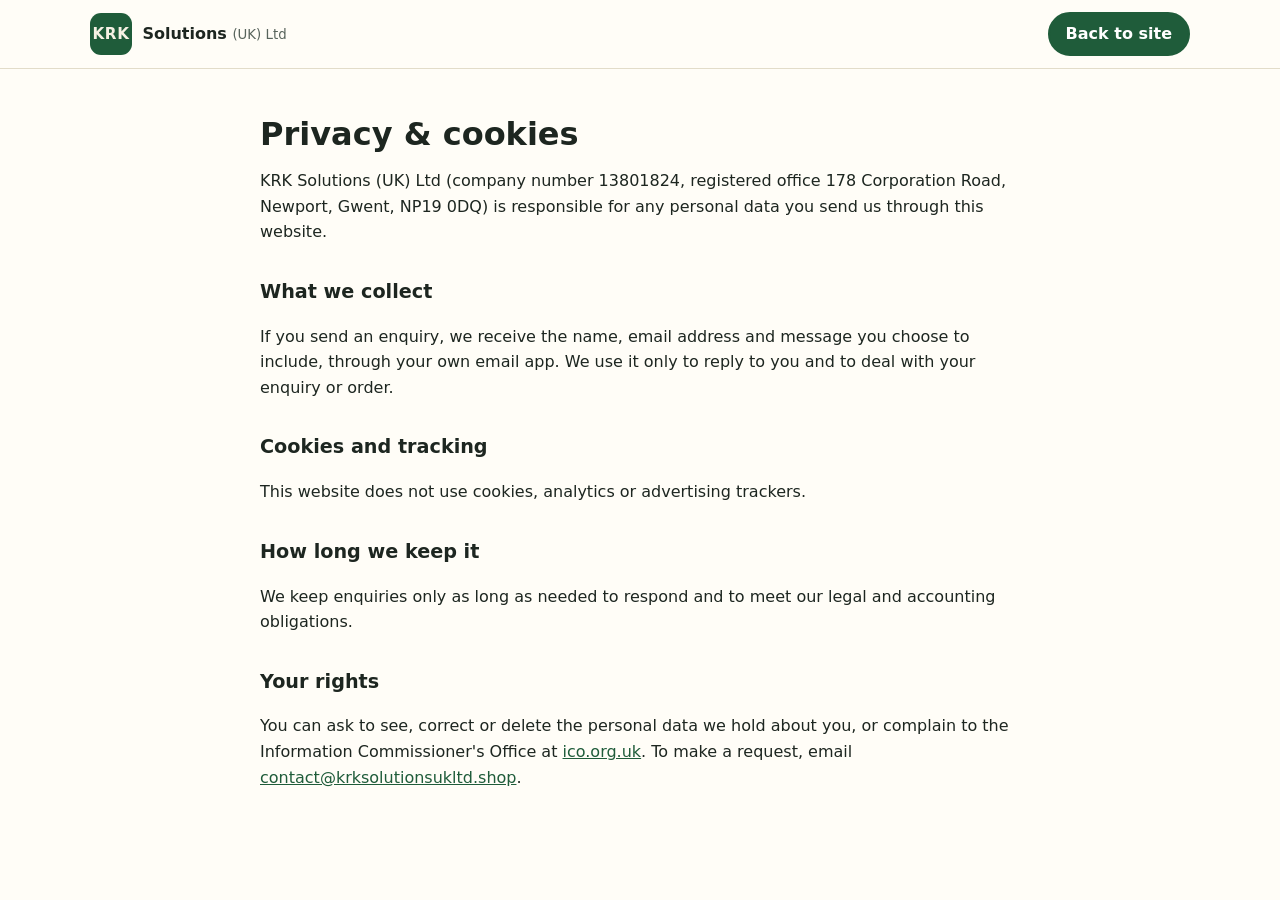
==== privacy.html @ f1e15398 "Add KRK Solutions (UK) Ltd website Co-Authored-By: Claude Sonnet 5.5 <noreply@anthropic.com>" ====
<!doctype html>
<html lang="en-GB">
<head>
  <meta charset="utf-8">
  <meta name="viewport" content="width=device-width, initial-scale=1">
  <title>Privacy &amp; Cookies | KRK Solutions (UK) Ltd</title>
  <meta name="robots" content="noindex">
  <link rel="stylesheet" href="css/styles.css">
</head>
<body>
  <header class="site-header"><div class="wrap bar"><a class="brand" href="index.html"><span class="brand-mark">KRK</span><span class="brand-text">Solutions <small>(UK) Ltd</small></span></a><a class="btn btn-small" href="index.html">Back to site</a></div></header>
  <main class="wrap narrow legal">
    <h1>Privacy &amp; cookies</h1>
    <p>KRK Solutions (UK) Ltd (company number 13801824, registered office 178 Corporation Road, Newport, Gwent, NP19 0DQ) is responsible for any personal data you send us through this website.</p>
    <h2>What we collect</h2>
    <p>If you send an enquiry, we receive the name, email address and message you choose to include, through your own email app. We use it only to reply to you and to deal with your enquiry or order.</p>
    <h2>Cookies and tracking</h2>
    <p>This website does not use cookies, analytics or advertising trackers.</p>
    <h2>How long we keep it</h2>
    <p>We keep enquiries only as long as needed to respond and to meet our legal and accounting obligations.</p>
    <h2>Your rights</h2>
    <p>You can ask to see, correct or delete the personal data we hold about you, or complain to the Information Commissioner's Office at <a href="https://ico.org.uk" rel="noopener">ico.org.uk</a>. To make a request, email <a href="mailto:contact@krksolutionsukltd.shop">contact@krksolutionsukltd.shop</a>.</p>
  </main>
</body>
</html>
---- css/styles.css ----
:root{
  --green:#1f5c3a; --green-dark:#143d27; --cream:#f6f1e4; --paper:#fffdf7;
  --ink:#1d2620; --muted:#58645c; --accent:#e0a526; --line:#e2dcc9;
  --radius:14px; --shadow:0 6px 24px rgba(20,61,39,.10);
}
*{box-sizing:border-box}
html{scroll-behavior:smooth;scroll-padding-top:78px}
body{margin:0;font-family:system-ui,-apple-system,"Segoe UI",Roboto,Arial,sans-serif;color:var(--ink);background:var(--paper);line-height:1.6;-webkit-font-smoothing:antialiased}
img,svg{max-width:100%}
a{color:var(--green)}
.wrap{width:min(1100px,100% - 32px);margin-inline:auto}
.narrow{width:min(760px,100% - 32px)}
.skip{position:absolute;left:-999px;top:0;background:var(--green);color:#fff;padding:.6rem 1rem;z-index:100}
.skip:focus{left:8px;top:8px}

/* header */
.site-header{position:sticky;top:0;z-index:50;background:rgba(255,253,247,.94);backdrop-filter:blur(8px);border-bottom:1px solid var(--line)}
.bar{display:flex;align-items:center;justify-content:space-between;min-height:68px;gap:1rem}
.brand{display:flex;align-items:center;gap:.65rem;text-decoration:none;color:var(--ink);font-weight:700}
.brand-mark{display:grid;place-items:center;width:42px;height:42px;border-radius:11px;background:var(--green);color:var(--cream);font-size:.95rem;letter-spacing:.04em}
.brand-text small{font-weight:500;color:var(--muted)}
.nav{display:flex;align-items:center;gap:1.4rem}
.nav a{text-decoration:none;color:var(--ink);font-weight:500}
.nav a:hover{color:var(--green)}
.menu-btn{display:none;background:none;border:0;padding:.5rem;cursor:pointer}
.menu-btn span{display:block;width:24px;height:2px;background:var(--ink);margin:5px 0;transition:.2s}

/* buttons */
.btn{display:inline-block;background:var(--green);color:#fff !important;padding:.8rem 1.4rem;border-radius:999px;font-weight:600;text-decoration:none;border:2px solid var(--green);cursor:pointer;font:inherit;font-weight:600;transition:transform .15s,background .15s}
.btn:hover{background:var(--green-dark);transform:translateY(-1px)}
.btn-small{padding:.45rem 1rem}
.btn-ghost{background:transparent;color:var(--green) !important}
.btn-ghost:hover{background:var(--green);color:#fff !important}

/* hero */
.hero{background:linear-gradient(160deg,var(--cream),#ecf3e6);padding:clamp(3rem,8vw,6rem) 0}
.hero-grid{display:grid;grid-template-columns:1.4fr 1fr;gap:3rem;align-items:center}
.eyebrow{text-transform:uppercase;letter-spacing:.14em;font-size:.8rem;font-weight:700;color:var(--green);margin:0 0 .8rem}
h1{font-size:clamp(2.1rem,5vw,3.6rem);line-height:1.1;margin:0 0 1rem}
h1 em{font-style:normal;color:var(--green);background:linear-gradient(transparent 62%,rgba(224,165,38,.45) 62%)}
.lead{font-size:1.15rem;color:var(--muted);max-width:56ch}
.cta-row{display:flex;flex-wrap:wrap;gap:.8rem;margin-top:1.6rem}
.hero-card{list-style:none;margin:0;padding:1.4rem;background:#fff;border-radius:var(--radius);box-shadow:var(--shadow);display:grid;gap:1.1rem}
.hero-card li{display:flex;flex-direction:column;border-left:4px solid var(--accent);padding-left:1rem}
.hero-card strong{font-size:1.6rem;color:var(--green);line-height:1.2}
.hero-card span{color:var(--muted);font-size:.95rem}

/* sections */
.section{padding:clamp(3rem,7vw,5rem) 0}
.section.alt{background:var(--cream)}
h2{font-size:clamp(1.6rem,3.4vw,2.2rem);margin:0 0 .6rem}
h3{margin:0 0 .35rem;font-size:1.1rem}
.section-intro{color:var(--muted);margin:0 0 2rem;max-width:60ch}
.cards{display:grid;grid-template-columns:repeat(auto-fit,minmax(230px,1fr));gap:1.2rem}
.card{background:#fff;border:1px solid var(--line);border-radius:var(--radius);padding:1.4rem;transition:box-shadow .2s,transform .2s}
.card:hover{box-shadow:var(--shadow);transform:translateY(-3px)}
.card p{margin:0;color:var(--muted)}
.icon{font-size:2rem;display:block;margin-bottom:.5rem}
.note{color:var(--muted);font-size:.9rem;margin-top:1.4rem}
.split{display:grid;grid-template-columns:repeat(auto-fit,minmax(250px,1fr));gap:1.6rem;margin-top:1.6rem}
.point{border-top:3px solid var(--green);padding-top:1rem}
.point p{margin:0;color:var(--muted)}
.steps{list-style:none;margin:2rem 0 0;padding:0;display:grid;gap:1.4rem}
.steps li{display:flex;gap:1.2rem;align-items:flex-start}
.steps p{margin:0;color:var(--muted)}
.num{flex:none;display:grid;place-items:center;width:44px;height:44px;border-radius:50%;background:var(--green);color:#fff;font-weight:700}

/* faq */
details{background:#fff;border:1px solid var(--line);border-radius:var(--radius);padding:1rem 1.3rem;margin-top:.8rem}
summary{cursor:pointer;font-weight:600}
details p{margin:.7rem 0 0;color:var(--muted)}

/* contact */
.contact-grid{display:grid;grid-template-columns:1fr 1.2fr;gap:3rem}
address{font-style:normal;line-height:1.7}
.form{display:grid;gap:1rem;background:#fff;padding:1.6rem;border-radius:var(--radius);border:1px solid var(--line);box-shadow:var(--shadow)}
.form label{display:grid;gap:.35rem;font-weight:600;font-size:.95rem}
.form input,.form textarea{font:inherit;padding:.7rem .85rem;border:1.5px solid var(--line);border-radius:10px;background:var(--paper)}
.form input:focus,.form textarea:focus{outline:2px solid var(--green);border-color:var(--green)}
.form .invalid{border-color:#b3261e}
.form-status{margin:0;min-height:1.4em;font-size:.95rem}

/* footer */
.site-footer{background:var(--green-dark);color:#dfe8e0;padding:2.5rem 0 1.2rem}
.site-footer a{color:#fff}
.foot-grid{display:flex;justify-content:space-between;gap:2rem;flex-wrap:wrap}
.foot-grid p{margin:.4rem 0 0;font-size:.92rem;max-width:46ch}
.foot-links{display:flex;flex-direction:column;gap:.4rem}
.copy{margin-top:1.6rem;font-size:.85rem;opacity:.8}

/* legal page */
.legal{padding:3rem 0 4rem}
.legal h1{font-size:2rem}
.legal h2{font-size:1.2rem;margin-top:2rem}

/* motion */
.reveal{opacity:0;transform:translateY(14px);transition:opacity .6s,transform .6s}
.reveal.in{opacity:1;transform:none}
@media (prefers-reduced-motion:reduce){*{transition:none !important;scroll-behavior:auto !important}.reveal{opacity:1;transform:none}}

/* mobile */
@media (max-width:820px){
  .hero-grid,.contact-grid{grid-template-columns:1fr}
  .menu-btn{display:block}
  .nav{position:absolute;top:68px;left:0;right:0;flex-direction:column;align-items:stretch;gap:0;background:var(--paper);border-bottom:1px solid var(--line);display:none;padding:.5rem 16px 1rem}
  .nav.open{display:flex}
  .nav a{padding:.8rem 0;border-bottom:1px solid var(--line)}
  .nav .btn{text-align:center;margin-top:.8rem;border-bottom:2px solid var(--green)}
}
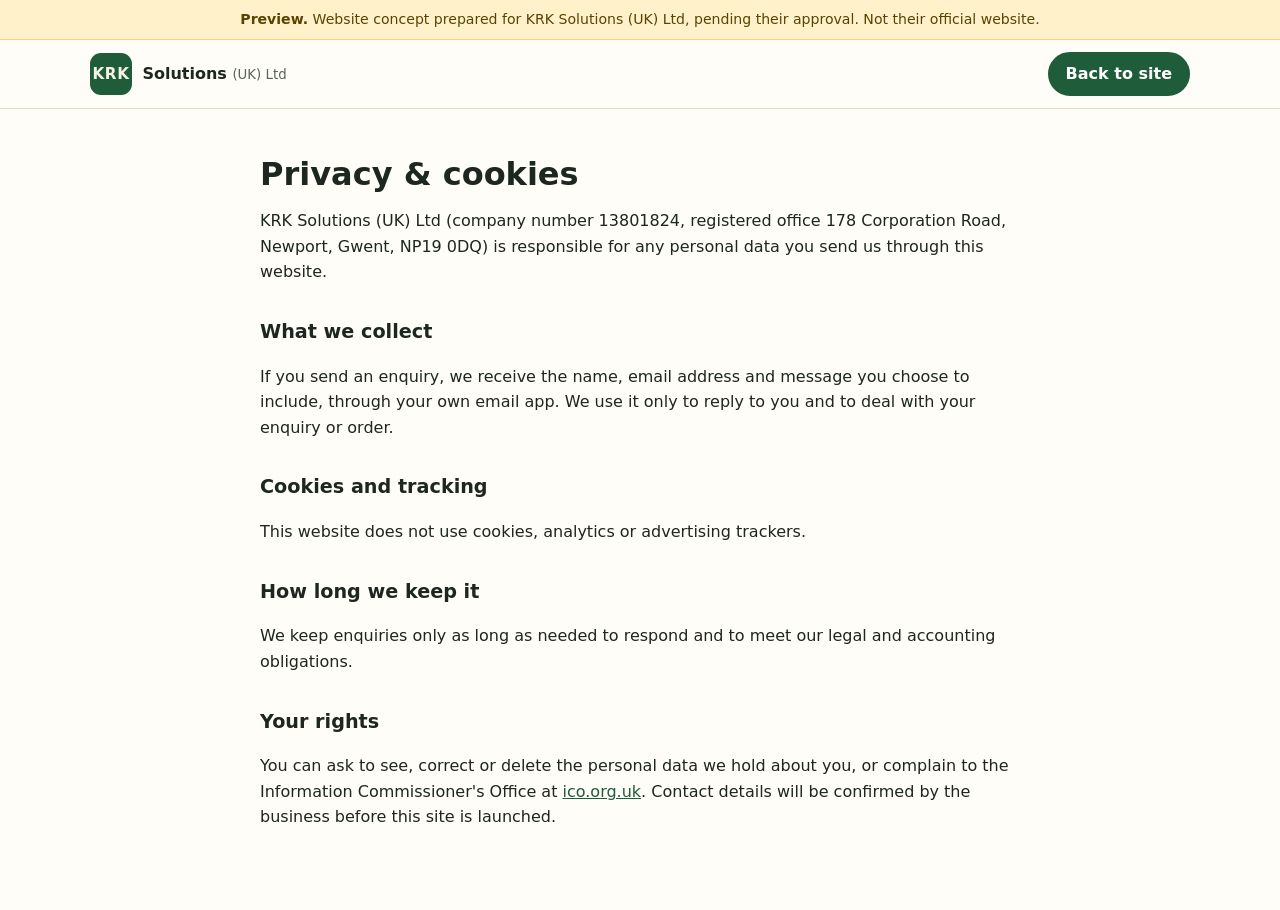
==== commit ecb8dd21: "Label site as a preview pending the company's approval Adds a preview notice, noindex, placeholder c" ====
--- a/privacy.html
+++ b/privacy.html
@@ -1,5 +1,5 @@
 <!doctype html>
-<html lang="en-GB">
+<html lang="en-GB" data-draft>
 <head>
   <meta charset="utf-8">
   <meta name="viewport" content="width=device-width, initial-scale=1">
@@ -8,6 +8,7 @@
   <link rel="stylesheet" href="css/styles.css">
 </head>
 <body>
+  <div class="draft-bar" role="note"><strong>Preview.</strong> Website concept prepared for KRK Solutions (UK) Ltd, pending their approval. Not their official website.</div>
   <header class="site-header"><div class="wrap bar"><a class="brand" href="index.html"><span class="brand-mark">KRK</span><span class="brand-text">Solutions <small>(UK) Ltd</small></span></a><a class="btn btn-small" href="index.html">Back to site</a></div></header>
   <main class="wrap narrow legal">
     <h1>Privacy &amp; cookies</h1>
@@ -19,7 +20,7 @@
     <h2>How long we keep it</h2>
     <p>We keep enquiries only as long as needed to respond and to meet our legal and accounting obligations.</p>
     <h2>Your rights</h2>
-    <p>You can ask to see, correct or delete the personal data we hold about you, or complain to the Information Commissioner's Office at <a href="https://ico.org.uk" rel="noopener">ico.org.uk</a>. To make a request, email <a href="mailto:contact@krksolutionsukltd.shop">contact@krksolutionsukltd.shop</a>.</p>
+    <p>You can ask to see, correct or delete the personal data we hold about you, or complain to the Information Commissioner's Office at <a href="https://ico.org.uk" rel="noopener">ico.org.uk</a>. Contact details will be confirmed by the business before this site is launched.</p>
   </main>
 </body>
 </html>
--- a/css/styles.css
+++ b/css/styles.css
@@ -51,7 +51,7 @@
 h2{font-size:clamp(1.6rem,3.4vw,2.2rem);margin:0 0 .6rem}
 h3{margin:0 0 .35rem;font-size:1.1rem}
 .section-intro{color:var(--muted);margin:0 0 2rem;max-width:60ch}
-.cards{display:grid;grid-template-columns:repeat(auto-fit,minmax(230px,1fr));gap:1.2rem}
+.cards{display:grid;grid-template-columns:repeat(auto-fit,minmax(min(300px,100%),1fr));gap:1.2rem}
 .card{background:#fff;border:1px solid var(--line);border-radius:var(--radius);padding:1.4rem;transition:box-shadow .2s,transform .2s}
 .card:hover{box-shadow:var(--shadow);transform:translateY(-3px)}
 .card p{margin:0;color:var(--muted)}
@@ -107,3 +107,6 @@
   .nav a{padding:.8rem 0;border-bottom:1px solid var(--line)}
   .nav .btn{text-align:center;margin-top:.8rem;border-bottom:2px solid var(--green)}
 }
+
+/* preview notice */
+.draft-bar{background:#fff1c9;color:#5a4300;text-align:center;font-size:.88rem;padding:.6rem 1rem;border-bottom:1px solid #ecd58a;line-height:1.4}
